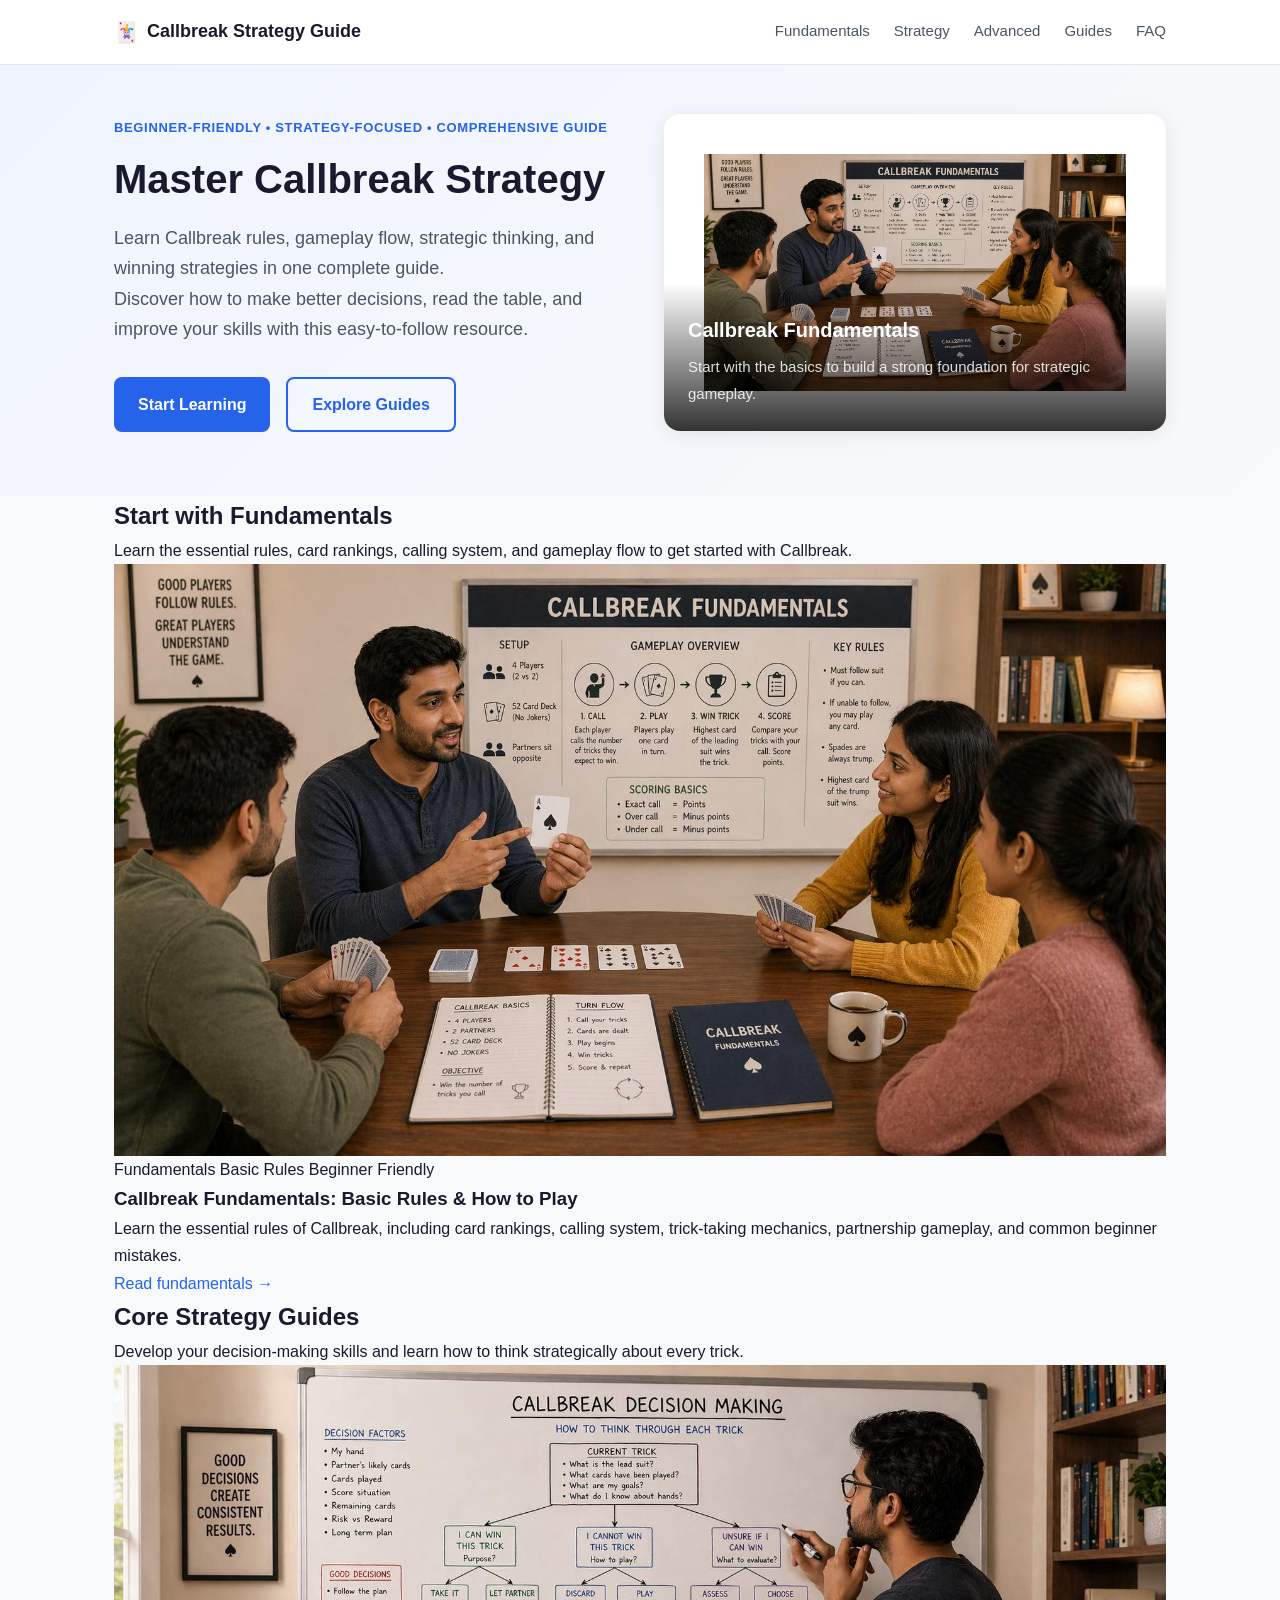
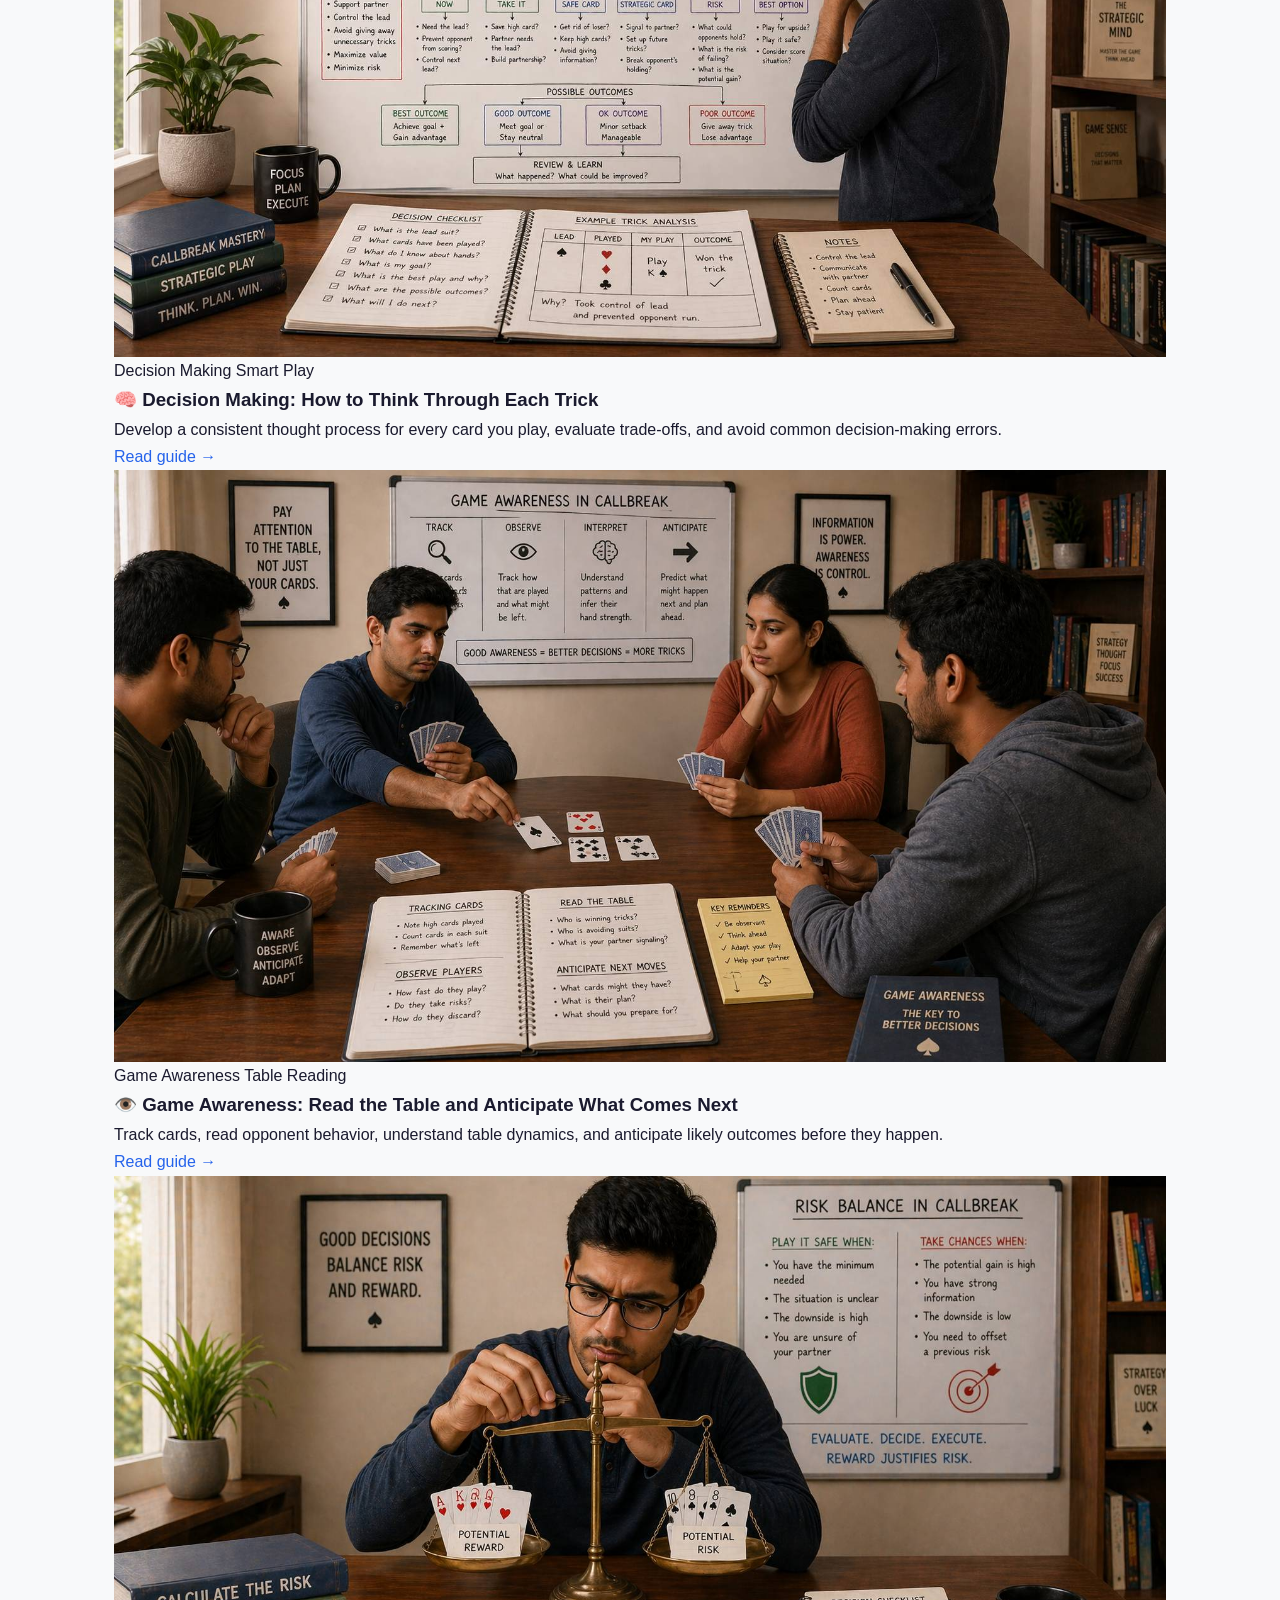
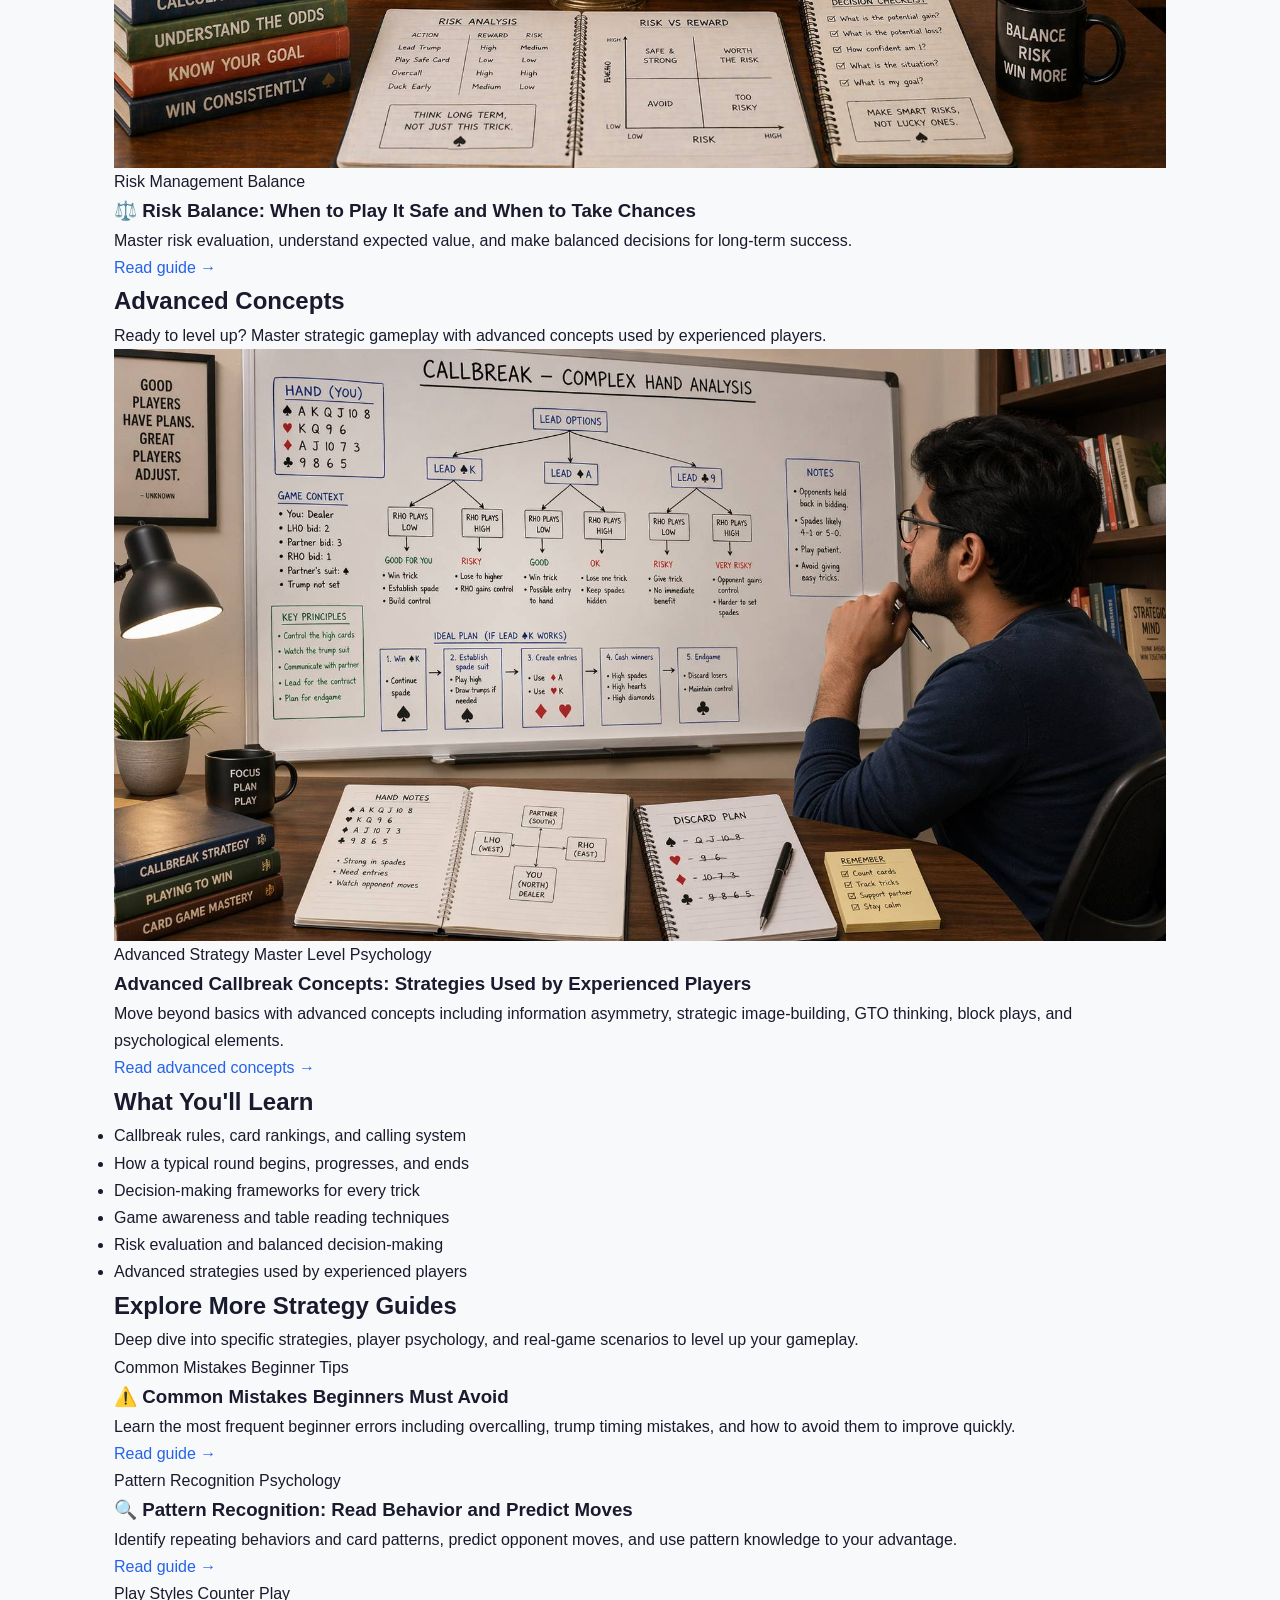
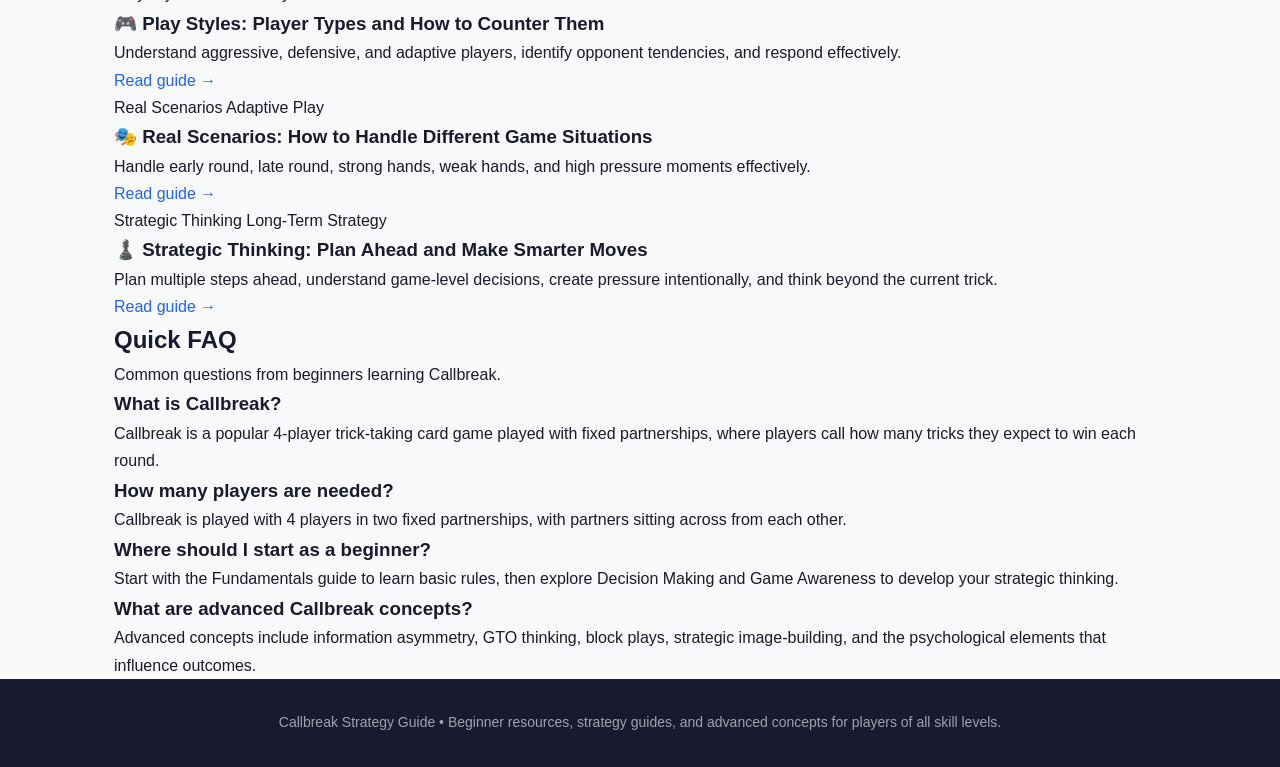
==== index.html @ 35162a04 "feat: 添加Callbreak策略指南网页和CSS样式 新增多个Callbreak策略指南HTML页面，包括游戏意识、风险平衡、战略思维等内容，并添加对应的CSS样式文件。页面包含导航栏、文章内容" ====
<!DOCTYPE html>
<html lang="en">
<head>
  <meta charset="UTF-8" />
  <meta name="viewport" content="width=device-width, initial-scale=1.0" />
  <title>Callbreak Strategy Guide | Rules, Tips & Advanced Concepts</title>
  <meta name="description" content="Learn Callbreak rules, strategy, decision-making, and advanced concepts in this comprehensive guide for players of all skill levels." />
  <meta name="keywords" content="Callbreak guide, Callbreak rules, how to play Callbreak, Callbreak strategy, Callbreak tips, Callbreak beginner guide" />
  <link rel="stylesheet" href="./assets/css/index.css" />
</head>
<body>
  <header class="nav">
    <div class="container nav-inner">
      <a href="#top" class="brand">
        <span class="brand-badge">🃏</span>
        <span>Callbreak Strategy Guide</span>
      </a>
      <nav class="nav-links">
        <a href="#fundamentals">Fundamentals</a>
        <a href="#strategy">Strategy</a>
        <a href="#advanced">Advanced</a>
        <a href="#guides">Guides</a>
        <a href="#faq">FAQ</a>
      </nav>
    </div>
  </header>

  <main id="top">
    <section class="hero">
      <div class="container hero-grid">
        <div>
          <span class="eyebrow">Beginner-Friendly • Strategy-Focused • Comprehensive Guide</span>
          <h1>Master Callbreak Strategy</h1>
          <p>
            Learn Callbreak rules, gameplay flow, strategic thinking, and winning strategies in one complete guide. <br/>
            Discover how to make better decisions, read the table, and improve your skills with this easy-to-follow resource.<br/>
          </p>
          <div class="hero-actions">
            <a class="cta-btn" href="#fundamentals">Start Learning</a>
            <a class="ghost-btn" href="#guides">Explore Guides</a>
          </div>
        </div>

        <div class="hero-card">
          <img src="./assets/images/fundamentals.jpg" alt="Callbreak fundamentals guide showing two teams of partners learning card game rules and trick-taking mechanics" />
          <div class="hero-card-overlay">
            <strong style="display:block; font-size: 20px; margin-top: 6px;margin-bottom: 6px;">Callbreak Fundamentals</strong>
            <span class="muted">Start with the basics to build a strong foundation for strategic gameplay.</span>
          </div>
        </div>
      </div>
    </section>

    <section class="section" id="fundamentals">
      <div class="container">
        <div class="section-title">
          <div>
            <h2>Start with Fundamentals</h2>
            <p>Learn the essential rules, card rankings, calling system, and gameplay flow to get started with Callbreak.</p>
          </div>
        </div>

        <article class="article-card">
          <div class="article-thumb">
            <img src="./assets/images/fundamentals.jpg" alt="Callbreak fundamentals guide showing basic rules, card rankings and calling system" />
          </div>
          <div>
            <div class="article-meta">
              <span class="chip">Fundamentals</span>
              <span class="chip">Basic Rules</span>
              <span class="chip">Beginner Friendly</span>
            </div>
            <h3>Callbreak Fundamentals: Basic Rules &amp; How to Play</h3>
            <p class="muted">
              Learn the essential rules of Callbreak, including card rankings, calling system, trick-taking mechanics, partnership gameplay, and common beginner mistakes.
            </p>
            <a class="article-link" href="./fundamentals.html">Read fundamentals →</a>
          </div>
        </article>
      </div>
    </section>

    <section class="section" id="strategy">
      <div class="container">
        <div class="section-title">
          <div>
            <h2>Core Strategy Guides</h2>
            <p>Develop your decision-making skills and learn how to think strategically about every trick.</p>
          </div>
        </div>

        <article class="article-card">
          <div class="article-thumb">
            <img src="./assets/images/decision-making.jpg" alt="Callbreak decision making process with decision framework and logical card play analysis" />
          </div>
          <div>
            <div class="article-meta">
              <span class="chip">Decision Making</span>
              <span class="chip">Smart Play</span>
            </div>
            <h3>🧠 Decision Making: How to Think Through Each Trick</h3>
            <p class="muted">Develop a consistent thought process for every card you play, evaluate trade-offs, and avoid common decision-making errors.</p>
            <a class="article-link" href="./decision-making.html">Read guide →</a>
          </div>
        </article>

        <article class="article-card">
          <div class="article-thumb">
            <img src="./assets/images/game-awareness.jpg" alt="Callbreak game awareness and table reading with observant players tracking cards" />
          </div>
          <div>
            <div class="article-meta">
              <span class="chip">Game Awareness</span>
              <span class="chip">Table Reading</span>
            </div>
            <h3>👁️ Game Awareness: Read the Table and Anticipate What Comes Next</h3>
            <p class="muted">Track cards, read opponent behavior, understand table dynamics, and anticipate likely outcomes before they happen.</p>
            <a class="article-link" href="./game-awareness.html">Read guide →</a>
          </div>
        </article>

        <article class="article-card">
          <div class="article-thumb">
            <img src="./assets/images/risk-balance.jpg" alt="Callbreak risk balance and reward evaluation with player weighing risk vs reward decisions" />
          </div>
          <div>
            <div class="article-meta">
              <span class="chip">Risk Management</span>
              <span class="chip">Balance</span>
            </div>
            <h3>⚖️ Risk Balance: When to Play It Safe and When to Take Chances</h3>
            <p class="muted">Master risk evaluation, understand expected value, and make balanced decisions for long-term success.</p>
            <a class="article-link" href="./risk-balance.html">Read guide →</a>
          </div>
        </article>
      </div>
    </section>

    <section class="section" id="advanced">
      <div class="container">
        <div class="section-title">
          <div>
            <h2>Advanced Concepts</h2>
            <p>Ready to level up? Master strategic gameplay with advanced concepts used by experienced players.</p>
          </div>
        </div>

        <article class="article-card">
          <div class="article-thumb">
            <img src="./assets/images/advanced-concepts.jpg" alt="Advanced Callbreak strategy concepts with experienced player analyzing complex hand scenarios" />
          </div>
          <div>
            <div class="article-meta">
              <span class="chip">Advanced Strategy</span>
              <span class="chip">Master Level</span>
              <span class="chip">Psychology</span>
            </div>
            <h3>Advanced Callbreak Concepts: Strategies Used by Experienced Players</h3>
            <p class="muted">
              Move beyond basics with advanced concepts including information asymmetry, strategic image-building, GTO thinking, block plays, and psychological elements.
            </p>
            <a class="article-link" href="./advanced-concepts.html">Read advanced concepts →</a>
          </div>
        </article>
      </div>
    </section>

    <section class="section">
      <div class="container highlight">
        <div class="highlight-panel">
          <h2 style="margin-top:0;">What You'll Learn</h2>
          <ul class="highlight-list">
            <li>Callbreak rules, card rankings, and calling system</li>
            <li>How a typical round begins, progresses, and ends</li>
            <li>Decision-making frameworks for every trick</li>
            <li>Game awareness and table reading techniques</li>
            <li>Risk evaluation and balanced decision-making</li>
            <li>Advanced strategies used by experienced players</li>
          </ul>
        </div>
      </div>
    </section>

    <section class="section" id="guides">
      <div class="container">
        <div class="section-title">
          <div>
            <h2>Explore More Strategy Guides</h2>
            <p>Deep dive into specific strategies, player psychology, and real-game scenarios to level up your gameplay.</p>
          </div>
        </div>

        <article class="article-card">
          <div>
            <div class="article-meta">
              <span class="chip">Common Mistakes</span>
              <span class="chip">Beginner Tips</span>
            </div>
            <h3>⚠️ Common Mistakes Beginners Must Avoid</h3>
            <p class="muted">Learn the most frequent beginner errors including overcalling, trump timing mistakes, and how to avoid them to improve quickly.</p>
            <a class="article-link" href="./common-mistakes.html">Read guide →</a>
          </div>
        </article>

        <article class="article-card">
          <div>
            <div class="article-meta">
              <span class="chip">Pattern Recognition</span>
              <span class="chip">Psychology</span>
            </div>
            <h3>🔍 Pattern Recognition: Read Behavior and Predict Moves</h3>
            <p class="muted">Identify repeating behaviors and card patterns, predict opponent moves, and use pattern knowledge to your advantage.</p>
            <a class="article-link" href="./pattern-recognition.html">Read guide →</a>
          </div>
        </article>

        <article class="article-card">
          <div>
            <div class="article-meta">
              <span class="chip">Play Styles</span>
              <span class="chip">Counter Play</span>
            </div>
            <h3>🎮 Play Styles: Player Types and How to Counter Them</h3>
            <p class="muted">Understand aggressive, defensive, and adaptive players, identify opponent tendencies, and respond effectively.</p>
            <a class="article-link" href="./play-styles.html">Read guide →</a>
          </div>
        </article>

        <article class="article-card">
          <div>
            <div class="article-meta">
              <span class="chip">Real Scenarios</span>
              <span class="chip">Adaptive Play</span>
            </div>
            <h3>🎭 Real Scenarios: How to Handle Different Game Situations</h3>
            <p class="muted">Handle early round, late round, strong hands, weak hands, and high pressure moments effectively.</p>
            <a class="article-link" href="./scenarios.html">Read guide →</a>
          </div>
        </article>

        <article class="article-card">
          <div>
            <div class="article-meta">
              <span class="chip">Strategic Thinking</span>
              <span class="chip">Long-Term Strategy</span>
            </div>
            <h3>♟️ Strategic Thinking: Plan Ahead and Make Smarter Moves</h3>
            <p class="muted">Plan multiple steps ahead, understand game-level decisions, create pressure intentionally, and think beyond the current trick.</p>
            <a class="article-link" href="./strategic-thinking.html">Read guide →</a>
          </div>
        </article>
      </div>
    </section>

    <section class="section" id="faq">
      <div class="container">
        <div class="section-title">
          <div>
            <h2>Quick FAQ</h2>
            <p>Common questions from beginners learning Callbreak.</p>
          </div>
        </div>

        <div class="faq-wrap">
          <article class="faq-card">
            <h3>What is Callbreak?</h3>
            <p>Callbreak is a popular 4-player trick-taking card game played with fixed partnerships, where players call how many tricks they expect to win each round.</p>
          </article>
          <article class="faq-card">
            <h3>How many players are needed?</h3>
            <p>Callbreak is played with 4 players in two fixed partnerships, with partners sitting across from each other.</p>
          </article>
          <article class="faq-card">
            <h3>Where should I start as a beginner?</h3>
            <p>Start with the Fundamentals guide to learn basic rules, then explore Decision Making and Game Awareness to develop your strategic thinking.</p>
          </article>
          <article class="faq-card">
            <h3>What are advanced Callbreak concepts?</h3>
            <p>Advanced concepts include information asymmetry, GTO thinking, block plays, strategic image-building, and the psychological elements that influence outcomes.</p>
          </article>
        </div>
      </div>
    </section>
  </main>

  <footer class="footer">
    <div class="container">
      Callbreak Strategy Guide • Beginner resources, strategy guides, and advanced concepts for players of all skill levels.
    </div>
  </footer>

  <script src="./assets/js/index.js" defer></script>
</body>
</html>
---- assets/css/index.css ----
/* ============================================
   Callbreak Strategy Guide - Stylesheet
   ============================================ */

/* --- Reset & Base --- */
*, *::before, *::after {
  box-sizing: border-box;
  margin: 0;
  padding: 0;
}

html {
  scroll-behavior: smooth;
  font-size: 16px;
}

body {
  font-family: -apple-system, BlinkMacSystemFont, 'Segoe UI', Roboto, Oxygen, Ubuntu, Cantarell, sans-serif;
  line-height: 1.7;
  color: #1a1a2e;
  background: #f8f9fa;
  -webkit-font-smoothing: antialiased;
}

a {
  color: #2563eb;
  text-decoration: none;
  transition: color 0.2s ease;
}

a:hover {
  color: #1d4ed8;
  text-decoration: underline;
}

img {
  max-width: 100%;
  height: auto;
  display: block;
}

/* --- Layout --- */
.container {
  max-width: 1100px;
  margin: 0 auto;
  padding: 0 1.5rem;
}

/* --- Navigation --- */
.nav {
  position: sticky;
  top: 0;
  z-index: 100;
  background: rgba(255, 255, 255, 0.95);
  backdrop-filter: blur(10px);
  border-bottom: 1px solid #e5e7eb;
  padding: 0.75rem 0;
}

.nav-inner {
  display: flex;
  align-items: center;
  justify-content: space-between;
}

.brand {
  display: flex;
  align-items: center;
  gap: 0.5rem;
  font-weight: 700;
  font-size: 1.125rem;
  color: #1a1a2e;
  text-decoration: none;
}

.brand:hover {
  color: #2563eb;
  text-decoration: none;
}

.brand-badge {
  font-size: 1.25rem;
}

.nav-links {
  display: flex;
  align-items: center;
  gap: 1.5rem;
}

.nav-links a {
  color: #4b5563;
  font-weight: 500;
  font-size: 0.9375rem;
  padding: 0.375rem 0;
  border-bottom: 2px solid transparent;
  transition: all 0.2s ease;
  text-decoration: none;
}

.nav-links a:hover {
  color: #2563eb;
  border-bottom-color: #2563eb;
  text-decoration: none;
}

/* --- Topbar (Article Pages) --- */
.topbar {
  background: #ffffff;
  border-bottom: 1px solid #e5e7eb;
  padding: 1rem 0;
}

.topbar .container {
  display: flex;
  align-items: center;
  justify-content: space-between;
}

.topbar .brand {
  font-size: 1rem;
  color: #1a1a2e;
}

/* --- Hero Section --- */
.hero {
  padding: 3rem 0 4rem;
  background: linear-gradient(135deg, #f0f4ff 0%, #f8f9fa 100%);
}

.hero-grid {
  display: grid;
  grid-template-columns: 1fr 1fr;
  gap: 3rem;
  align-items: center;
}

.eyebrow {
  display: inline-block;
  font-size: 0.8125rem;
  font-weight: 600;
  color: #2563eb;
  text-transform: uppercase;
  letter-spacing: 0.05em;
  margin-bottom: 1rem;
}

.hero h1 {
  font-size: 2.5rem;
  font-weight: 800;
  line-height: 1.2;
  color: #1a1a2e;
  margin-bottom: 1.25rem;
}

.hero p {
  font-size: 1.125rem;
  color: #4b5563;
  margin-bottom: 2rem;
}

.hero-actions {
  display: flex;
  gap: 1rem;
  flex-wrap: wrap;
}

.cta-btn {
  display: inline-flex;
  align-items: center;
  padding: 0.75rem 1.5rem;
  background: #2563eb;
  color: #ffffff;
  font-weight: 600;
  border-radius: 8px;
  transition: all 0.2s ease;
  text-decoration: none;
}

.cta-btn:hover {
  background: #1d4ed8;
  transform: translateY(-1px);
  text-decoration: none;
}

.ghost-btn {
  display: inline-flex;
  align-items: center;
  padding: 0.75rem 1.5rem;
  background: transparent;
  color: #2563eb;
  font-weight: 600;
  border: 2px solid #2563eb;
  border-radius: 8px;
  transition: all 0.2s ease;
  text-decoration: none;
}

.ghost-btn:hover {
  background: #2563eb;
  color: #ffffff;
  text-decoration: none;
}

/* --- Hero Card --- */
.hero-card {
  position: relative;
  border-radius: 16px;
  overflow: hidden;
  box-shadow: 0 20px 40px rgba(0, 0, 0, 0.1);
  background: #ffffff;
}

.hero-card img {
  width: 100%;
  height: 100%;
  object-fit: cover;
}

.hero-card-overlay {
  position: absolute;
  bottom: 0;
  left: 0;
  right: 0;
  padding: 1.5rem;
  background: linear-gradient(transparent, rgba(0, 0, 0, 0.8));
  color: #ffffff;
}

.hero-card-overlay .muted {
  color: rgba(255, 255, 255, 0.85);
  font-size: 0.9375rem;
}

/* --- Article Hero (Sub-pages) --- */
.hero-card {
  padding: 2.5rem;
  background: #ffffff;
  border-radius: 16px;
  box-shadow: 0 4px 20px rgba(0, 0, 0, 0.08);
}

.hero-card .eyebrow {
  margin-bottom: 0.75rem;
}

.hero-card h1 {
  font-size: 2rem;
  font-weight: 700;
  line-height: 1.25;
  color: #1a1a2e;
  margin-bottom: 1rem;
}

.hero-card p {
  font-size: 1rem;
  color: #4b5563;
  margin-bottom: 1.5rem;
}

.back-link {
  display: inline-flex;
  align-items: center;
  color: #2563eb;
  font-weight: 500;
  font-size: 0.9375rem;
}

.back-link:hover {
  color: #1d4ed8;
}

/* --- Main Content --- */
.content {
  padding: 3rem 0 5rem;
}

.article {
  max-width: 800px;
  margin: 0 auto;
  background: #ffffff;
  padding: 2.5rem;
  border-radius: 16px;
  box-shadow: 0 4px 20px rgba(0, 0, 0, 0.06);
}

.article h2 {
  font-size: 1.5rem;
  font-weight: 700;
  color: #1a1a2e;
  margin: 2.5rem 0 1rem;
  padding-top: 1.5rem;
}

.article h2:first-child {
  margin-top: 0;
  padding-top: 0;
}

.article h3 {
  font-size: 1.25rem;
  font-weight: 600;
  color: #374151;
  margin: 1.5rem 0 0.75rem;
}

.article p {
  margin-bottom: 1rem;
  color: #374151;
}

.article ul,
.article ol {
  margin: 0.75rem 0 1.25rem 1.5rem;
  color: #374151;
}

.article li {
  margin-bottom: 0.5rem;
}

.article hr {
  border: none;
  border-top: 1px solid #e5e7eb;
  margin: 2rem 0;
}

/* --- Article Image --- */
.article-image {
  margin: 1.5rem 0;
  border-radius: 12px;
  overflow: hidden;
  box-shadow: 0 4px 12px rgba(0, 0, 0, 0.08);
}

.article-image img {
  width: 100%;
  max-height: 500px;
  object-fit: cover;
}

/* --- Tables --- */
.article table {
  width: 100%;
  border-collapse: collapse;
  margin: 1rem 0 1.5rem;
  font-size: 0.9375rem;
}

.article th,
.article td {
  padding: 0.75rem 1rem;
  text-align: left;
  border-bottom: 1px solid #e5e7eb;
}

.article th {
  background: #f8f9fa;
  font-weight: 600;
  color: #1a1a2e;
}

.article tr:hover {
  background: #f8f9fa;
}

/* --- FAQ Section --- */
.article .faq-item {
  margin-bottom: 1.5rem;
}

.article .faq-item h3 {
  margin-top: 0;
}

/* --- Footer --- */
.footer {
  background: #1a1a2e;
  color: #9ca3af;
  padding: 2rem 0;
  text-align: center;
  font-size: 0.875rem;
}

/* --- Responsive --- */
@media (max-width: 768px) {
  .hero-grid {
    grid-template-columns: 1fr;
    gap: 2rem;
  }

  .hero h1 {
    font-size: 2rem;
  }

  .hero-card h1 {
    font-size: 1.5rem;
  }

  .article {
    padding: 1.5rem;
  }

  .article h2 {
    font-size: 1.25rem;
  }

  .nav-links {
    gap: 1rem;
  }

  .nav-links a {
    font-size: 0.8125rem;
  }

  .hero-actions {
    flex-direction: column;
  }

  .cta-btn,
  .ghost-btn {
    justify-content: center;
  }
}

@media (max-width: 480px) {
  .nav-inner {
    flex-direction: column;
    gap: 0.75rem;
  }

  .hero {
    padding: 2rem 0 3rem;
  }

  .hero h1 {
    font-size: 1.75rem;
  }

  .container {
    padding: 0 1rem;
  }
}
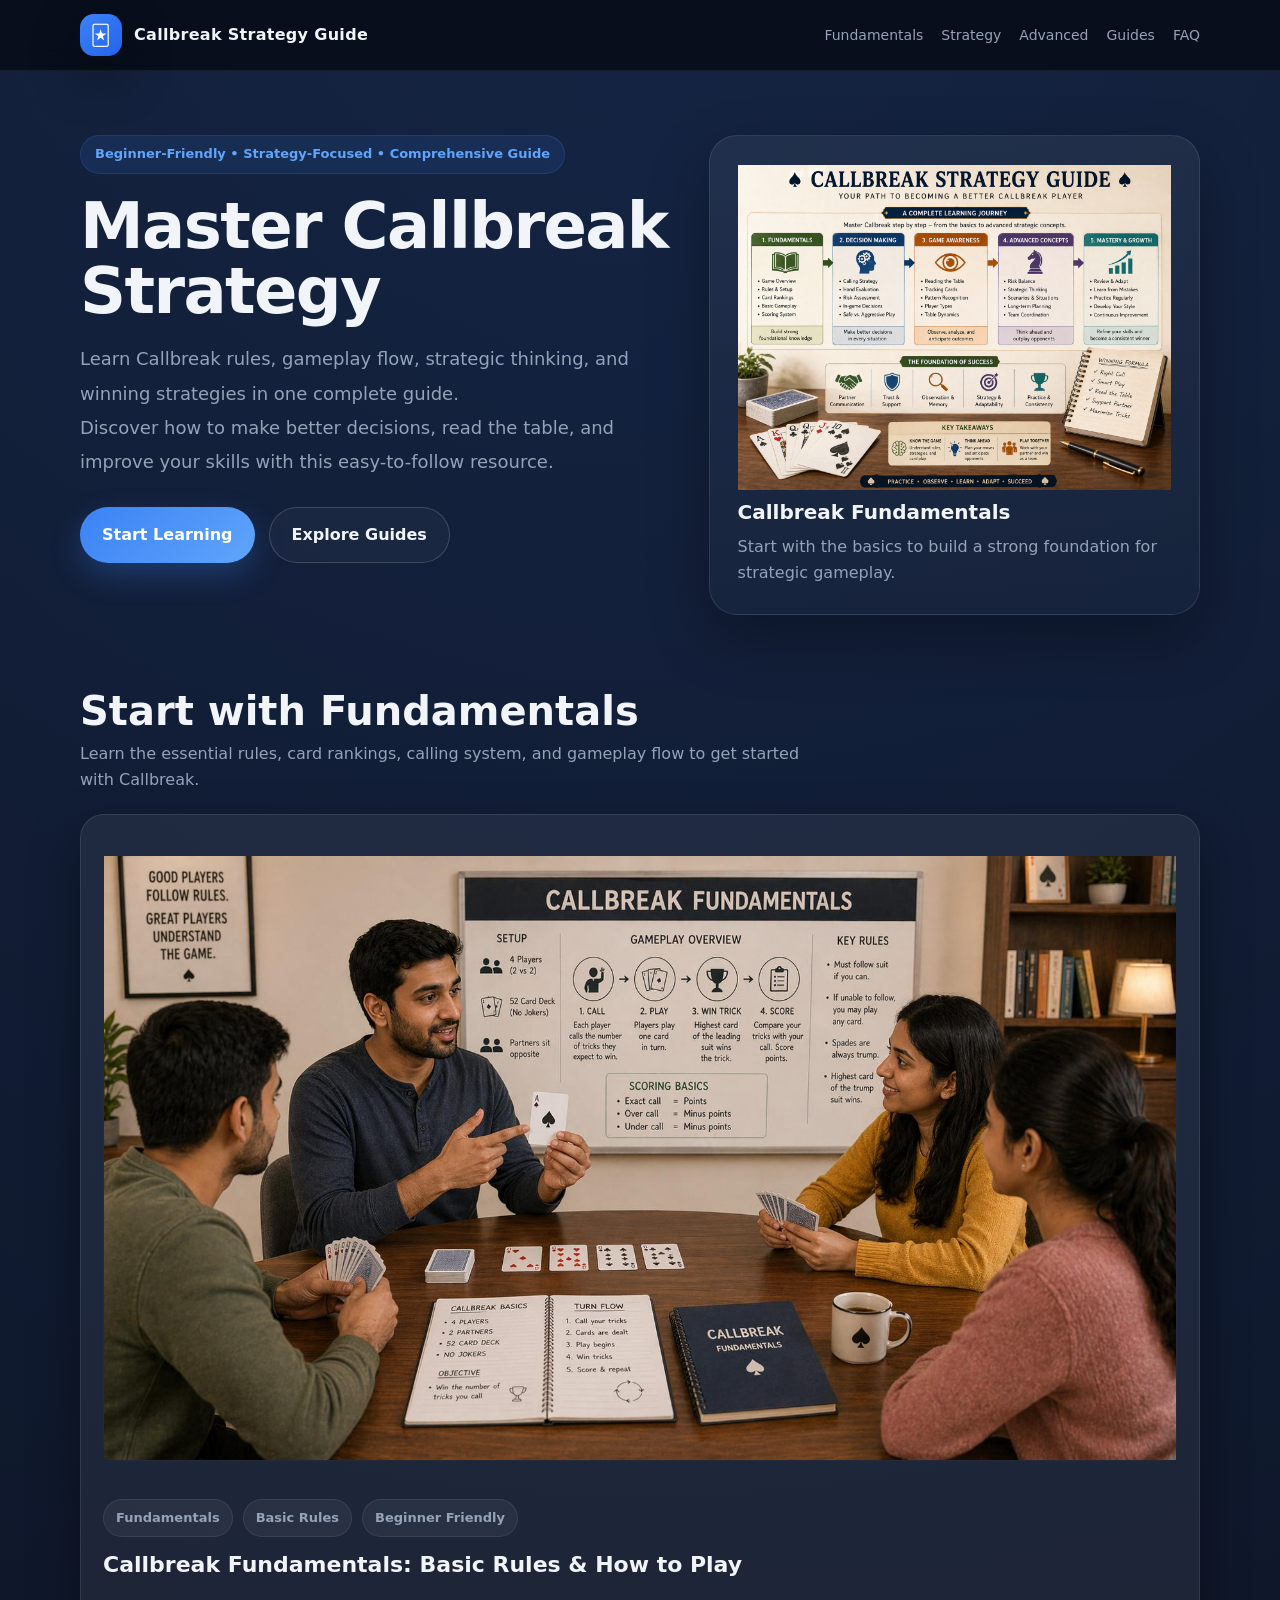
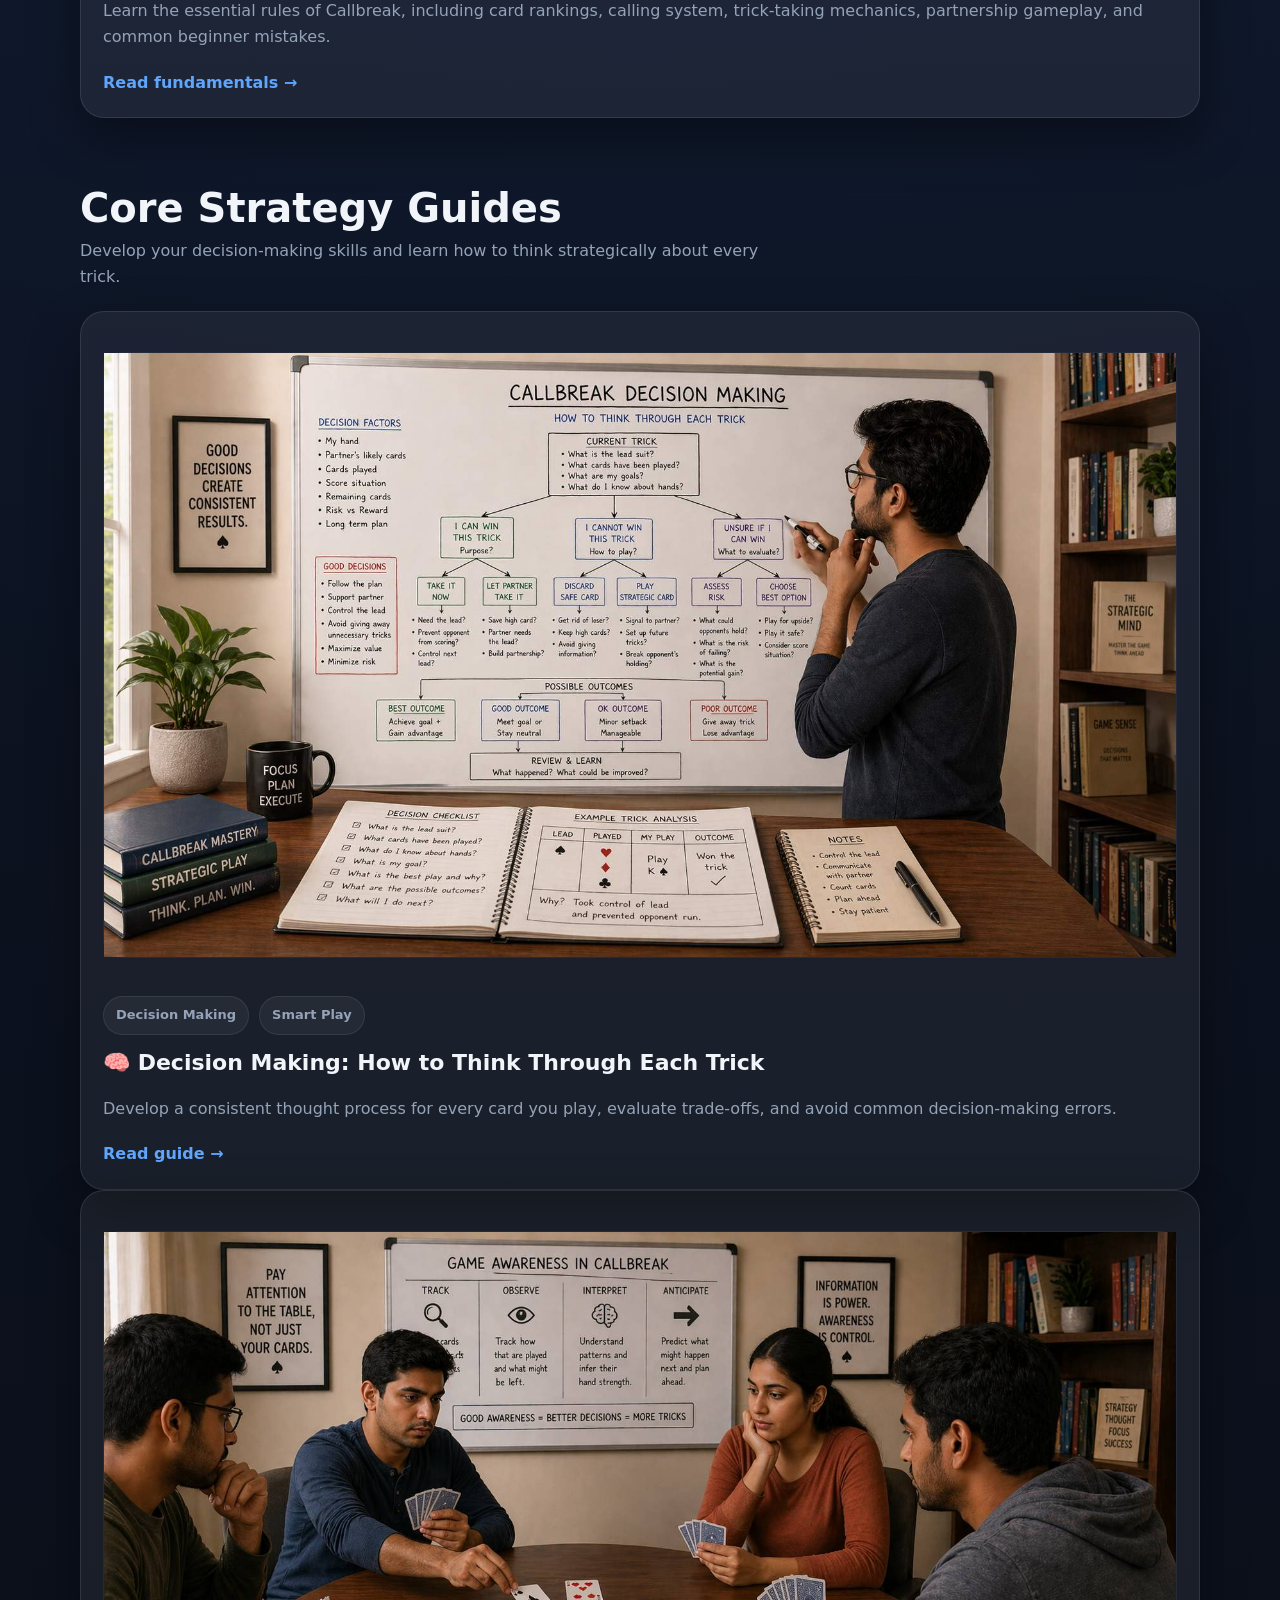
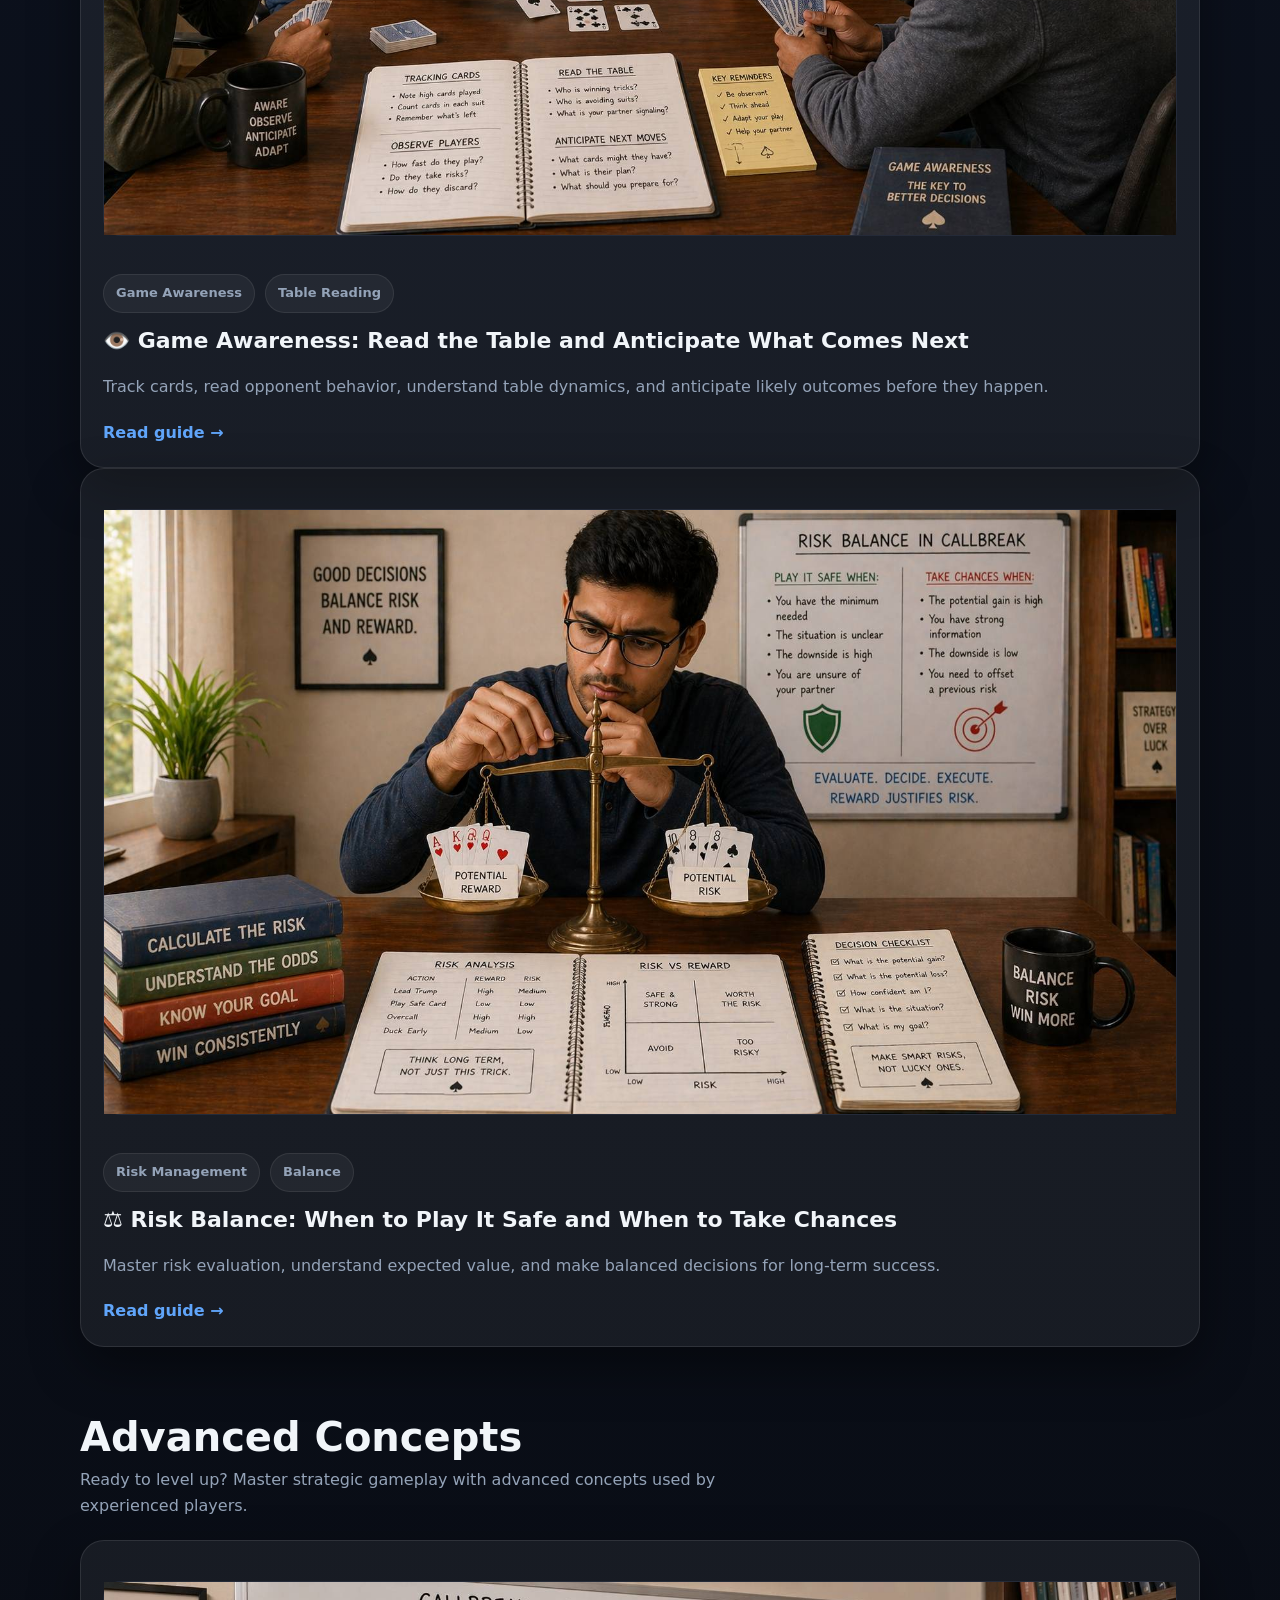
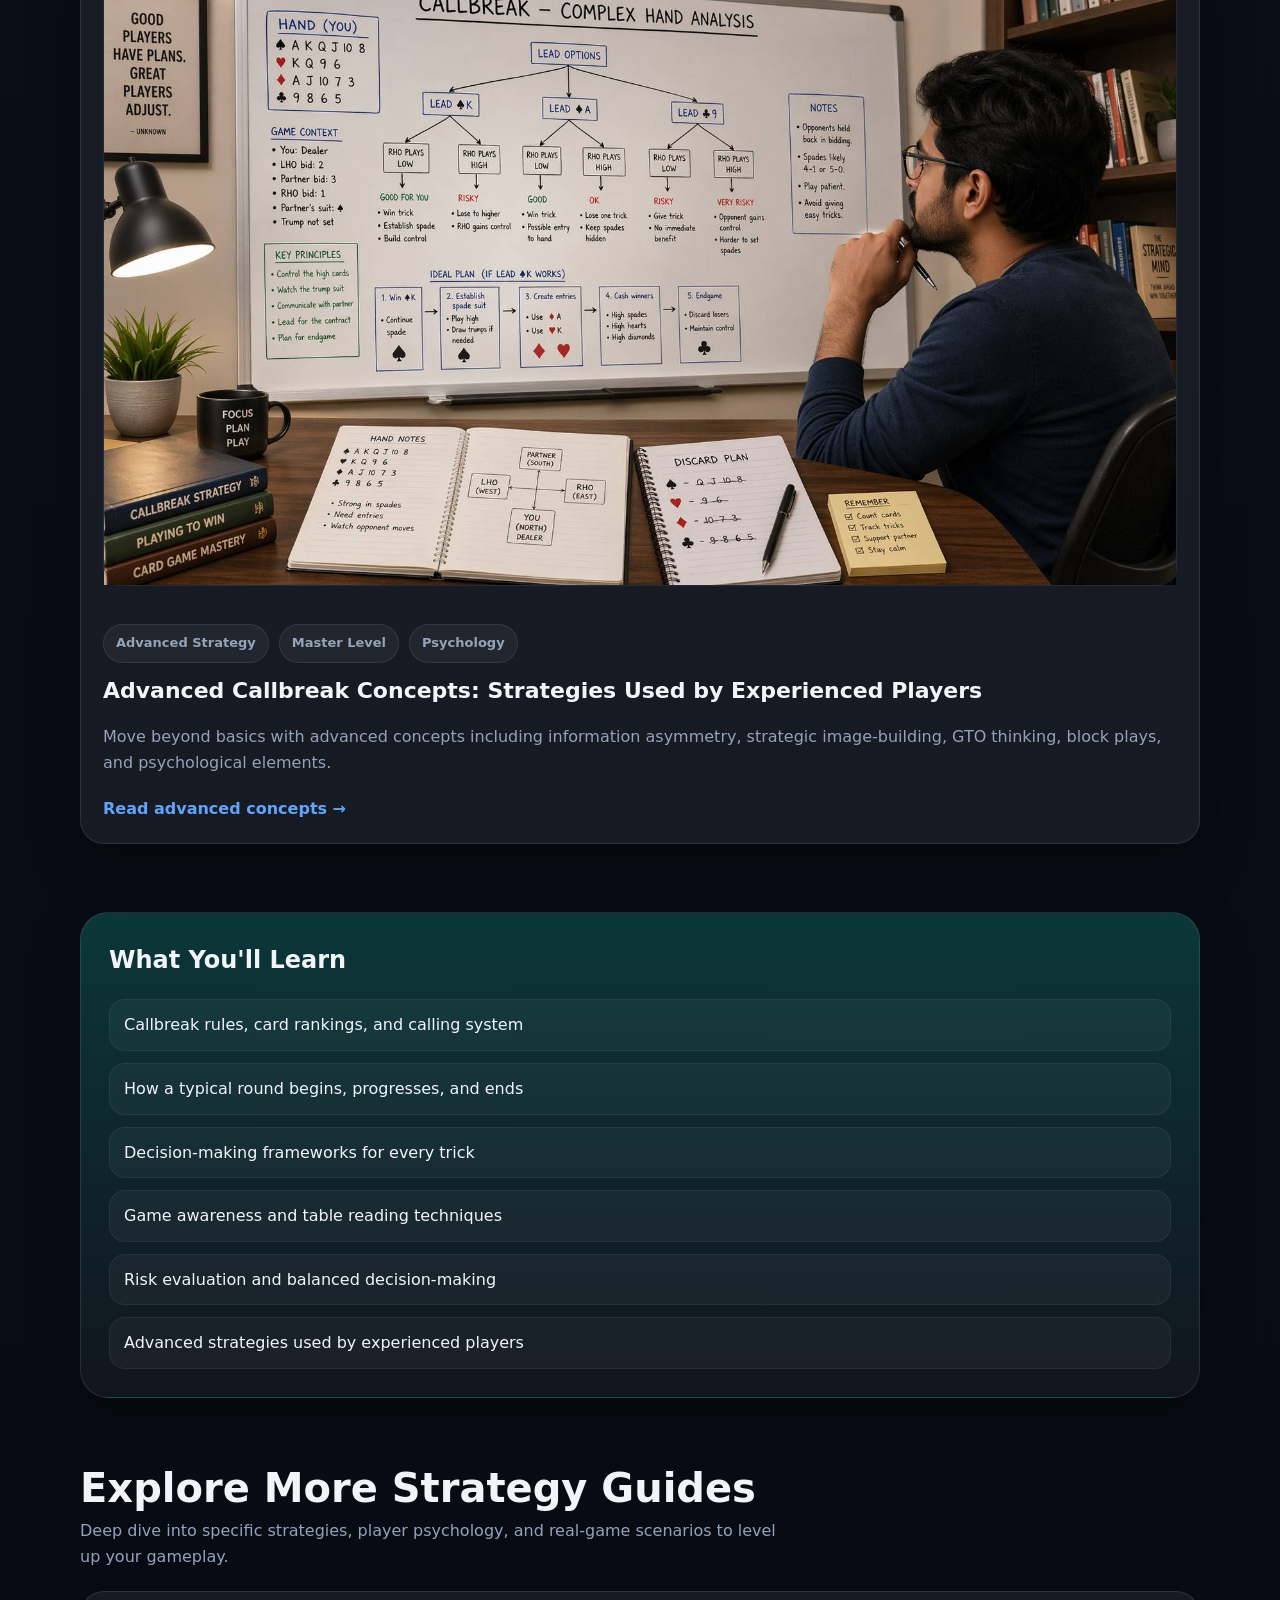
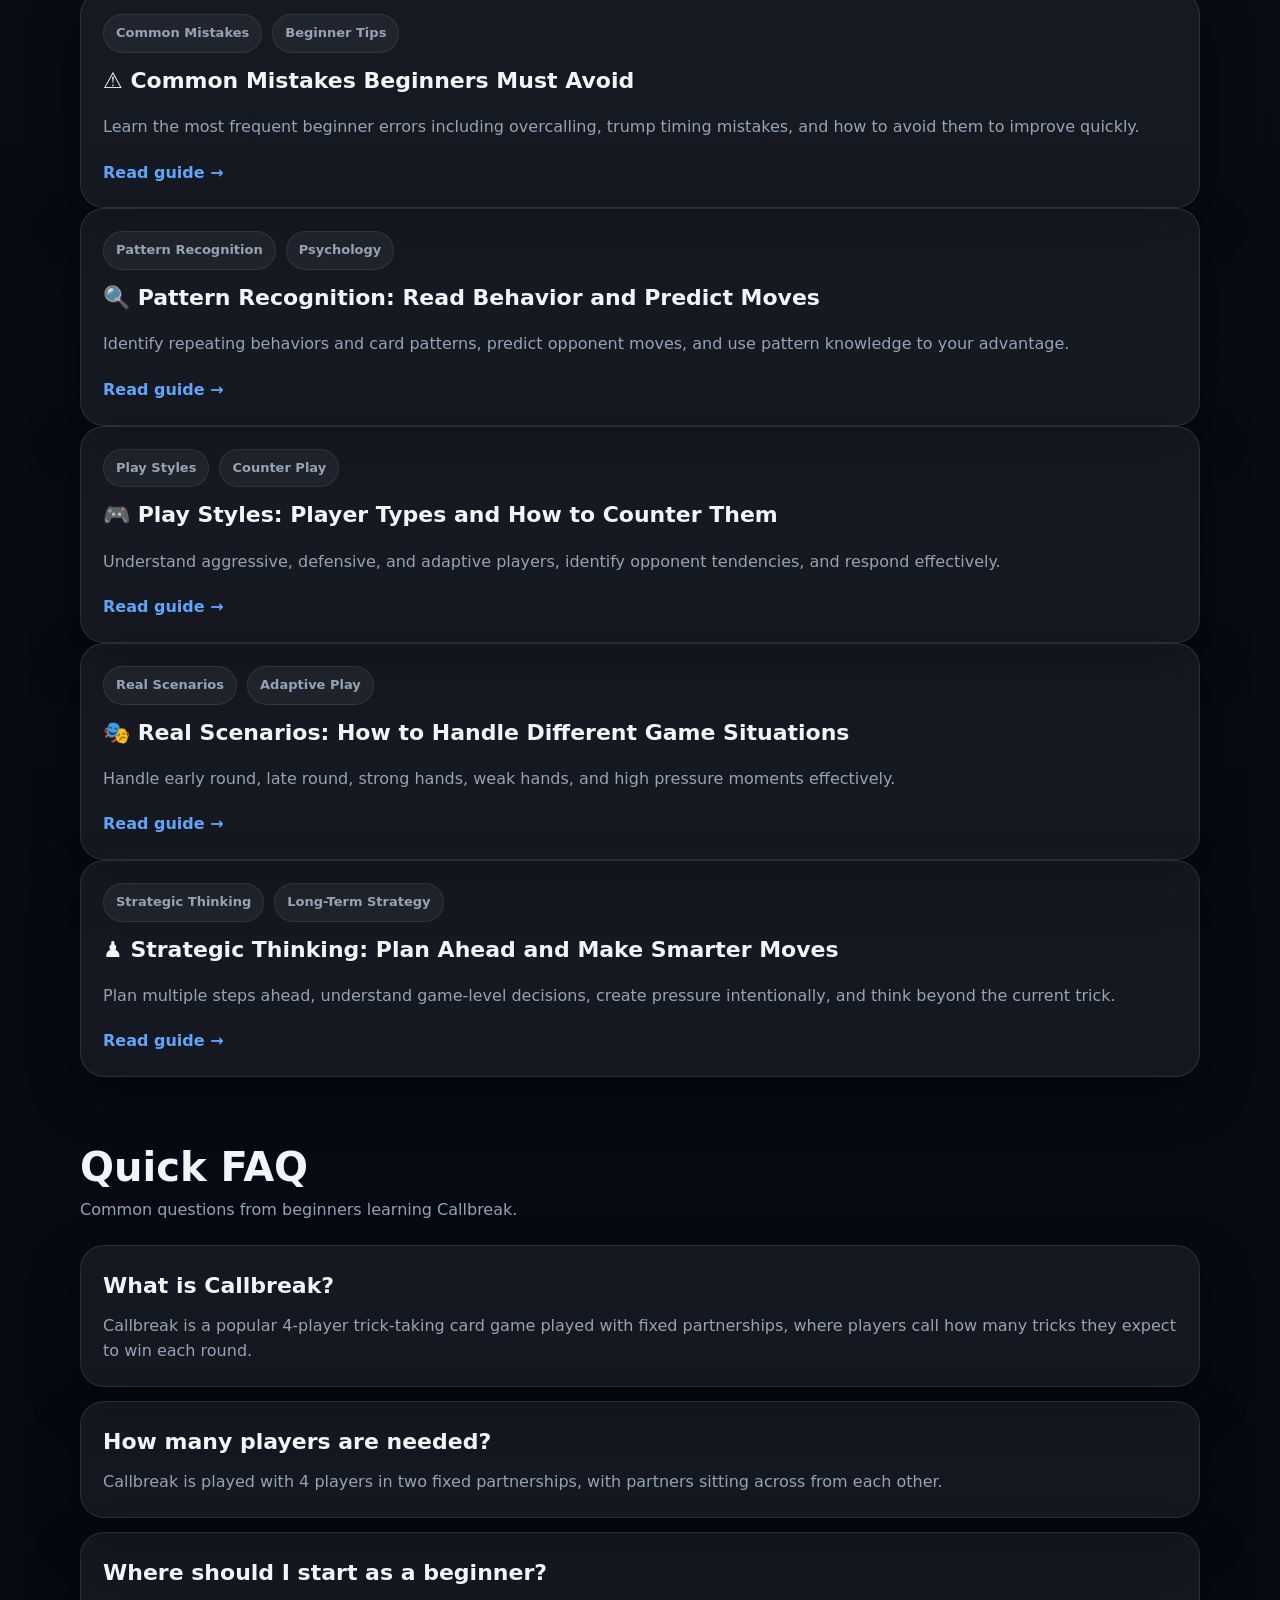
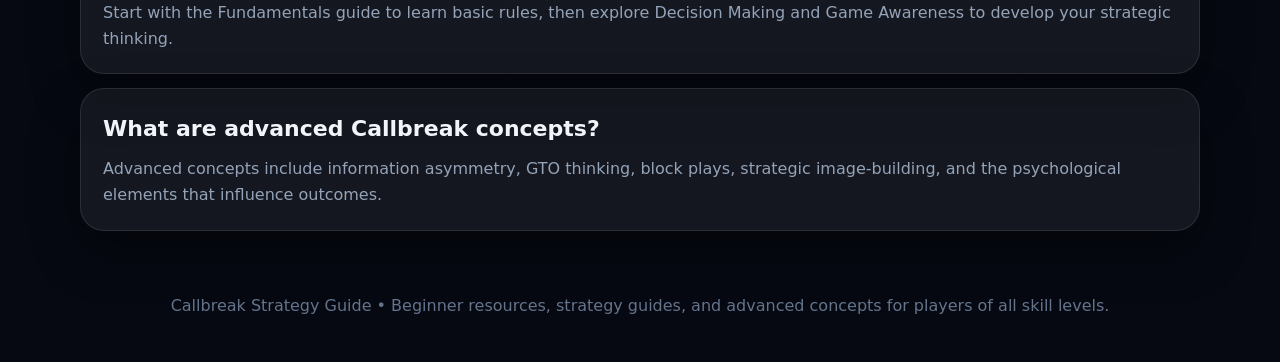
==== commit 6414137e: "docs: 更新首页图片为新的概述图 将首页的fundamentals.jpg替换为新的overview.png，以提供更清晰的游戏概述视觉展示" ====
--- a/index.html
+++ b/index.html
@@ -42,7 +42,7 @@
         </div>
 
         <div class="hero-card">
-          <img src="./assets/images/fundamentals.jpg" alt="Callbreak fundamentals guide showing two teams of partners learning card game rules and trick-taking mechanics" />
+          <img src="./assets/images/overview.png" alt="Callbreak fundamentals guide showing two teams of partners learning card game rules and trick-taking mechanics" />
           <div class="hero-card-overlay">
             <strong style="display:block; font-size: 20px; margin-top: 6px;margin-bottom: 6px;">Callbreak Fundamentals</strong>
             <span class="muted">Start with the basics to build a strong foundation for strategic gameplay.</span>
--- a/assets/css/index.css
+++ b/assets/css/index.css
@@ -1,443 +1,589 @@
 /* ============================================
-   Callbreak Strategy Guide - Stylesheet
-   ============================================ */
-
-/* --- Reset & Base --- */
-*, *::before, *::after {
+   Callbreak Strategy Guide - Main Stylesheet
+   ============================================ */
+
+/* CSS Variables - Global Theme
+   ============================================ */
+:root {
+  /* Colors */
+  --bg: #0a0e17;
+  --bg2: #111827;
+  --bg-gradient: #0d1321;
+  --card: rgba(255, 255, 255, 0.06);
+  --card-border: rgba(255, 255, 255, 0.1);
+  --border: rgba(255, 255, 255, 0.1);
+  --blue: #3b82f6;
+  --blue-deep: #2563eb;
+  --blue-light: #60a5fa;
+  --teal: #14b8a6;
+  --text: #f1f5f9;
+  --text-alt: #e2e8f0;
+  --muted: #94a3b8;
+  --muted-alt: #64748b;
+  --accent: #1e3a5f;
+  --accent-alt: #1e293b;
+  --shadow: 0 20px 50px rgba(0, 0, 0, 0.4);
+  --shadow-lg: 0 24px 60px rgba(0, 0, 0, 0.32);
+}
+
+/* Reset & Base
+   ============================================ */
+* {
   box-sizing: border-box;
-  margin: 0;
-  padding: 0;
 }
 
 html {
   scroll-behavior: smooth;
-  font-size: 16px;
 }
 
 body {
-  font-family: -apple-system, BlinkMacSystemFont, 'Segoe UI', Roboto, Oxygen, Ubuntu, Cantarell, sans-serif;
-  line-height: 1.7;
-  color: #1a1a2e;
-  background: #f8f9fa;
-  -webkit-font-smoothing: antialiased;
+  margin: 0;
+  font-family: Inter, system-ui, -apple-system, BlinkMacSystemFont, "Segoe UI", sans-serif;
+  color: var(--text);
+  background: radial-gradient(circle at top, rgba(59, 130, 246, 0.12), transparent 30%),
+    linear-gradient(180deg, #0f172a 0%, #0a0e17 50%, #060912 100%);
+  line-height: 1.6;
 }
 
 a {
-  color: #2563eb;
+  color: inherit;
+  text-decoration: none;
+}
+
+img {
+  max-width: 100%;
+  display: block;
+}
+
+/* Layout
+   ============================================ */
+.container {
+  width: min(1120px, calc(100% - 32px));
+  margin: 0 auto;
+}
+
+.container-narrow {
+  width: min(920px, calc(100% - 32px));
+  margin: 0 auto;
+}
+
+/* Navigation - Topbar
+   ============================================ */
+.nav,
+.topbar {
+  position: sticky;
+  top: 0;
+  z-index: 20;
+  backdrop-filter: blur(12px);
+  background: rgba(6, 9, 18, 0.78);
+  border-bottom: 1px solid rgba(255, 255, 255, 0.06);
+}
+
+.nav-inner,
+.topbar .container {
+  display: flex;
+  align-items: center;
+  justify-content: space-between;
+  padding: 14px 0;
+  gap: 16px;
+}
+
+.brand {
+  display: flex;
+  align-items: center;
+  gap: 12px;
+  font-weight: 800;
+  letter-spacing: 0.3px;
+}
+
+.brand-badge {
+  width: 42px;
+  height: 42px;
+  border-radius: 14px;
+  display: grid;
+  place-items: center;
+  background: linear-gradient(135deg, var(--blue), var(--blue-deep));
+  color: #ffffff;
+  box-shadow: var(--shadow);
+  font-size: 20px;
+}
+
+.nav-links {
+  display: flex;
+  align-items: center;
+  gap: 18px;
+}
+
+.nav-links a {
+  display: flex;
+  align-items: center;
+  gap: 18px;
+  color: var(--muted);
+  font-size: 14px;
   text-decoration: none;
   transition: color 0.2s ease;
 }
 
-a:hover {
-  color: #1d4ed8;
-  text-decoration: underline;
-}
-
-img {
-  max-width: 100%;
+.nav-links a:hover {
+  color: var(--blue-light);
+}
+
+/* Buttons
+   ============================================ */
+.cta-btn,
+.ghost-btn {
+  display: inline-flex;
+  align-items: center;
+  justify-content: center;
+  gap: 10px;
+  padding: 14px 22px;
+  border-radius: 999px;
+  font-weight: 700;
+  transition: 0.2s ease;
+  cursor: pointer;
+}
+
+.cta-btn {
+  background: linear-gradient(135deg, var(--blue), var(--blue-light));
+  color: #ffffff;
+  box-shadow: 0 12px 30px rgba(59, 130, 246, 0.28);
+}
+
+.cta-btn:hover {
+  transform: translateY(-1px);
+}
+
+.ghost-btn {
+  border: 1px solid rgba(255, 255, 255, 0.16);
+  background: rgba(255, 255, 255, 0.03);
+  color: var(--text);
+}
+
+.ghost-btn:hover {
+  background: rgba(255, 255, 255, 0.06);
+}
+
+.back-link {
+  display: inline-flex;
+  align-items: center;
+  gap: 8px;
+  margin-top: 18px;
+  color: var(--blue-light);
+  text-decoration: none;
+  font-weight: 700;
+  transition: opacity 0.2s ease;
+}
+
+.back-link:hover {
+  opacity: 0.8;
+}
+
+/* Hero Section
+   ============================================ */
+.hero {
+  padding: 64px 0 40px;
+}
+
+.hero-grid {
+  display: grid;
+  grid-template-columns: 1.1fr 0.9fr;
+  gap: 28px;
+  align-items: stretch;
+}
+
+.hero-card {
+  background: linear-gradient(180deg, rgba(255, 255, 255, 0.06), rgba(255, 255, 255, 0.02));
+  border: 1px solid var(--border);
+  border-radius: 28px;
+  padding: 10px 28px;
+  box-shadow: var(--shadow-lg);
+  display: flex;
+  flex-direction: column;
+  justify-content: center;
+  align-items: center;
+  overflow: hidden;
+  position: relative;
+  min-height: 480px;
+}
+
+.hero-card-image-wrapper {
+  flex: 1;
+  display: flex;
+  align-items: center;
+  justify-content: center;
+  width: 100%;
+  overflow: hidden;
+  position: relative;
+}
+
+.hero-card img {
+  width: 100%;
+  max-height: 380px;
   height: auto;
   display: block;
-}
-
-/* --- Layout --- */
-.container {
-  max-width: 1100px;
-  margin: 0 auto;
-  padding: 0 1.5rem;
-}
-
-/* --- Navigation --- */
-.nav {
-  position: sticky;
-  top: 0;
-  z-index: 100;
-  background: rgba(255, 255, 255, 0.95);
-  backdrop-filter: blur(10px);
-  border-bottom: 1px solid #e5e7eb;
-  padding: 0.75rem 0;
-}
-
-.nav-inner {
-  display: flex;
-  align-items: center;
+  object-fit: contain;
+}
+
+.eyebrow {
+  display: inline-flex;
+  align-items: center;
+  padding: 8px 14px;
+  border-radius: 999px;
+  background: rgba(59, 130, 246, 0.12);
+  border: 1px solid rgba(59, 130, 246, 0.18);
+  color: var(--blue-light);
+  font-size: 13px;
+  font-weight: 700;
+  margin-bottom: 20px;
+}
+
+.hero h1 {
+  margin: 0 0 18px;
+  font-size: clamp(38px, 6vw, 64px);
+  line-height: 1.02;
+  letter-spacing: -1.6px;
+}
+
+.hero p {
+  margin: 0 0 28px;
+  color: var(--muted);
+  font-size: 18px;
+  max-width: 640px;
+  line-height: 1.9;
+}
+
+.hero-actions {
+  display: flex;
+  flex-wrap: wrap;
+  gap: 14px;
+  margin-bottom: 0;
+}
+
+/* Sections
+   ============================================ */
+.section {
+  padding: 34px 0;
+}
+
+.section-title {
+  display: flex;
+  align-items: end;
   justify-content: space-between;
-}
-
-.brand {
-  display: flex;
-  align-items: center;
-  gap: 0.5rem;
-  font-weight: 700;
-  font-size: 1.125rem;
-  color: #1a1a2e;
-  text-decoration: none;
-}
-
-.brand:hover {
-  color: #2563eb;
-  text-decoration: none;
-}
-
-.brand-badge {
-  font-size: 1.25rem;
-}
-
-.nav-links {
-  display: flex;
-  align-items: center;
-  gap: 1.5rem;
-}
-
-.nav-links a {
-  color: #4b5563;
-  font-weight: 500;
-  font-size: 0.9375rem;
-  padding: 0.375rem 0;
-  border-bottom: 2px solid transparent;
-  transition: all 0.2s ease;
-  text-decoration: none;
-}
-
-.nav-links a:hover {
-  color: #2563eb;
-  border-bottom-color: #2563eb;
-  text-decoration: none;
-}
-
-/* --- Topbar (Article Pages) --- */
-.topbar {
-  background: #ffffff;
-  border-bottom: 1px solid #e5e7eb;
-  padding: 1rem 0;
-}
-
-.topbar .container {
-  display: flex;
-  align-items: center;
-  justify-content: space-between;
-}
-
-.topbar .brand {
-  font-size: 1rem;
-  color: #1a1a2e;
-}
-
-/* --- Hero Section --- */
-.hero {
-  padding: 3rem 0 4rem;
-  background: linear-gradient(135deg, #f0f4ff 0%, #f8f9fa 100%);
-}
-
-.hero-grid {
-  display: grid;
-  grid-template-columns: 1fr 1fr;
-  gap: 3rem;
-  align-items: center;
-}
-
-.eyebrow {
-  display: inline-block;
-  font-size: 0.8125rem;
-  font-weight: 600;
-  color: #2563eb;
-  text-transform: uppercase;
-  letter-spacing: 0.05em;
-  margin-bottom: 1rem;
-}
-
-.hero h1 {
-  font-size: 2.5rem;
-  font-weight: 800;
+  gap: 18px;
+  margin-bottom: 22px;
+}
+
+.section-title h2 {
+  margin: 0;
+  font-size: clamp(28px, 4vw, 40px);
+  line-height: 1.1;
+}
+
+.section-title p {
+  margin: 8px 0 0;
+  color: var(--muted);
+  max-width: 720px;
+}
+
+/* Content & Articles
+   ============================================ */
+.content {
+  padding: 18px 0 56px;
+}
+
+.article {
+  background: rgba(255, 255, 255, 0.04);
+  border: 1px solid var(--border);
+  border-radius: 28px;
+  padding: 34px;
+  box-shadow: var(--shadow-lg);
+}
+
+.article h1,
+.article h2,
+.article h3 {
   line-height: 1.2;
-  color: #1a1a2e;
-  margin-bottom: 1.25rem;
-}
-
-.hero p {
-  font-size: 1.125rem;
-  color: #4b5563;
-  margin-bottom: 2rem;
-}
-
-.hero-actions {
-  display: flex;
-  gap: 1rem;
-  flex-wrap: wrap;
-}
-
-.cta-btn {
-  display: inline-flex;
-  align-items: center;
-  padding: 0.75rem 1.5rem;
-  background: #2563eb;
-  color: #ffffff;
-  font-weight: 600;
-  border-radius: 8px;
-  transition: all 0.2s ease;
-  text-decoration: none;
-}
-
-.cta-btn:hover {
-  background: #1d4ed8;
-  transform: translateY(-1px);
-  text-decoration: none;
-}
-
-.ghost-btn {
-  display: inline-flex;
-  align-items: center;
-  padding: 0.75rem 1.5rem;
-  background: transparent;
-  color: #2563eb;
-  font-weight: 600;
-  border: 2px solid #2563eb;
-  border-radius: 8px;
-  transition: all 0.2s ease;
-  text-decoration: none;
-}
-
-.ghost-btn:hover {
-  background: #2563eb;
-  color: #ffffff;
-  text-decoration: none;
-}
-
-/* --- Hero Card --- */
-.hero-card {
-  position: relative;
-  border-radius: 16px;
-  overflow: hidden;
-  box-shadow: 0 20px 40px rgba(0, 0, 0, 0.1);
-  background: #ffffff;
-}
-
-.hero-card img {
-  width: 100%;
-  height: 100%;
-  object-fit: cover;
-}
-
-.hero-card-overlay {
-  position: absolute;
-  bottom: 0;
-  left: 0;
-  right: 0;
-  padding: 1.5rem;
-  background: linear-gradient(transparent, rgba(0, 0, 0, 0.8));
-  color: #ffffff;
-}
-
-.hero-card-overlay .muted {
-  color: rgba(255, 255, 255, 0.85);
-  font-size: 0.9375rem;
-}
-
-/* --- Article Hero (Sub-pages) --- */
-.hero-card {
-  padding: 2.5rem;
-  background: #ffffff;
-  border-radius: 16px;
-  box-shadow: 0 4px 20px rgba(0, 0, 0, 0.08);
-}
-
-.hero-card .eyebrow {
-  margin-bottom: 0.75rem;
-}
-
-.hero-card h1 {
-  font-size: 2rem;
-  font-weight: 700;
-  line-height: 1.25;
-  color: #1a1a2e;
-  margin-bottom: 1rem;
-}
-
-.hero-card p {
-  font-size: 1rem;
-  color: #4b5563;
-  margin-bottom: 1.5rem;
-}
-
-.back-link {
-  display: inline-flex;
-  align-items: center;
-  color: #2563eb;
-  font-weight: 500;
-  font-size: 0.9375rem;
-}
-
-.back-link:hover {
-  color: #1d4ed8;
-}
-
-/* --- Main Content --- */
-.content {
-  padding: 3rem 0 5rem;
-}
-
-.article {
-  max-width: 800px;
-  margin: 0 auto;
-  background: #ffffff;
-  padding: 2.5rem;
-  border-radius: 16px;
-  box-shadow: 0 4px 20px rgba(0, 0, 0, 0.06);
+  color: var(--text);
+}
+
+.article h1 {
+  font-size: clamp(30px, 4vw, 46px);
+  margin-top: 0;
+  margin-bottom: 18px;
 }
 
 .article h2 {
-  font-size: 1.5rem;
-  font-weight: 700;
-  color: #1a1a2e;
-  margin: 2.5rem 0 1rem;
-  padding-top: 1.5rem;
-}
-
-.article h2:first-child {
-  margin-top: 0;
-  padding-top: 0;
+  margin-top: 34px;
+  margin-bottom: 12px;
+  font-size: clamp(24px, 3vw, 34px);
 }
 
 .article h3 {
-  font-size: 1.25rem;
-  font-weight: 600;
-  color: #374151;
-  margin: 1.5rem 0 0.75rem;
+  margin-top: 22px;
+  margin-bottom: 8px;
+  font-size: clamp(20px, 2vw, 26px);
+  color: var(--blue-light);
+}
+
+.article p,
+.article li {
+  color: var(--text);
+  font-size: 17px;
 }
 
 .article p {
-  margin-bottom: 1rem;
-  color: #374151;
+  margin: 0 0 14px;
 }
 
 .article ul,
 .article ol {
-  margin: 0.75rem 0 1.25rem 1.5rem;
-  color: #374151;
+  margin: 0 0 14px 0;
+  padding-left: 22px;
 }
 
 .article li {
-  margin-bottom: 0.5rem;
+  margin: 6px 0;
 }
 
 .article hr {
-  border: none;
-  border-top: 1px solid #e5e7eb;
-  margin: 2rem 0;
-}
-
-/* --- Article Image --- */
-.article-image {
-  margin: 1.5rem 0;
-  border-radius: 12px;
-  overflow: hidden;
-  box-shadow: 0 4px 12px rgba(0, 0, 0, 0.08);
-}
-
-.article-image img {
+  border: 0;
+  height: 1px;
+  background: rgba(255, 255, 255, 0.08);
+  margin: 26px 0;
+}
+
+/* Images & Media
+   ============================================ */
+.article-image,
+.article-thumb {
+  margin: 18px 0 20px;
+  border-radius: 22px;
+  overflow: visible;
+  border: 1px solid rgba(255, 255, 255, 0.08);
+  background: #0d1321;
+}
+
+.article-image img,
+.article-thumb img {
+  display: block;
   width: 100%;
-  max-height: 500px;
-  object-fit: cover;
-}
-
-/* --- Tables --- */
-.article table {
+  height: auto;
+  object-fit: contain;
+}
+
+.article-thumb {
+  border-radius: 18px;
+  background: #111827;
+}
+
+.article-thumb img {
   width: 100%;
-  border-collapse: collapse;
-  margin: 1rem 0 1.5rem;
-  font-size: 0.9375rem;
-}
-
-.article th,
-.article td {
-  padding: 0.75rem 1rem;
-  text-align: left;
-  border-bottom: 1px solid #e5e7eb;
-}
-
-.article th {
-  background: #f8f9fa;
+  height: auto;
+  display: block;
+}
+
+/* Cards & Grids
+   ============================================ */
+.grid-2 {
+  display: grid;
+  grid-template-columns: 1fr 1fr;
+  gap: 18px;
+  margin: 14px 0 10px;
+}
+
+.grid-3 {
+  display: grid;
+  grid-template-columns: repeat(3, minmax(0, 1fr));
+  gap: 20px;
+}
+
+.feature-card,
+.article-card,
+.faq-card,
+.info-card {
+  background: var(--card);
+  border: 1px solid var(--card-border);
+  border-radius: 24px;
+  padding: 22px;
+  box-shadow: var(--shadow);
+}
+
+.info-card {
+  background: rgba(255, 255, 255, 0.03);
+  border: 1px solid rgba(255, 255, 255, 0.06);
+  border-radius: 20px;
+  padding: 18px;
+}
+
+.feature-icon {
+  width: 52px;
+  height: 52px;
+  border-radius: 16px;
+  display: grid;
+  place-items: center;
+  margin-bottom: 14px;
+  background: linear-gradient(135deg, rgba(59, 130, 246, 0.18), rgba(20, 184, 166, 0.18));
+  border: 1px solid rgba(59, 130, 246, 0.18);
+  font-size: 22px;
+}
+
+.feature-card h3,
+.article-card h3,
+.faq-card h3,
+.info-card h3 {
+  margin: 0 0 10px;
+  font-size: 22px;
+}
+
+.article-card {
+  display: grid;
+  grid-template-columns: 1fr;
+  gap: 18px;
+}
+
+.article-meta {
+  display: flex;
+  flex-wrap: wrap;
+  gap: 10px;
+  margin-bottom: 10px;
+}
+
+.chip {
+  display: inline-flex;
+  align-items: center;
+  padding: 8px 12px;
+  border-radius: 999px;
+  background: rgba(255, 255, 255, 0.05);
+  border: 1px solid rgba(255, 255, 255, 0.08);
+  color: var(--muted);
+  font-size: 13px;
   font-weight: 600;
-  color: #1a1a2e;
-}
-
-.article tr:hover {
-  background: #f8f9fa;
-}
-
-/* --- FAQ Section --- */
-.article .faq-item {
-  margin-bottom: 1.5rem;
-}
-
-.article .faq-item h3 {
-  margin-top: 0;
-}
-
-/* --- Footer --- */
+}
+
+.article-link {
+  display: inline-flex;
+  align-items: center;
+  gap: 10px;
+  font-weight: 700;
+  color: var(--blue-light);
+  margin-top: 4px;
+  transition: opacity 0.2s ease;
+}
+
+.article-link:hover {
+  opacity: 0.8;
+}
+
+/* Highlight & FAQ
+   ============================================ */
+.highlight {
+  display: flex;
+  flex-direction: column;
+  gap: 20px;
+}
+
+.highlight-panel {
+  background: linear-gradient(180deg, rgba(20, 184, 166, 0.25), rgba(255, 255, 255, 0.04));
+  border: 1px solid var(--card-border);
+  border-radius: 28px;
+  padding: 28px;
+  box-shadow: var(--shadow);
+}
+
+.highlight-list {
+  margin: 18px 0 0;
+  padding: 0;
+  list-style: none;
+  display: grid;
+  gap: 12px;
+}
+
+.highlight-list li {
+  padding: 12px 14px;
+  border-radius: 16px;
+  background: rgba(255, 255, 255, 0.04);
+  border: 1px solid rgba(255, 255, 255, 0.06);
+}
+
+.faq-wrap {
+  display: grid;
+  gap: 14px;
+}
+
+.faq-card p {
+  margin: 0;
+  color: var(--muted);
+}
+
+/* Footer
+   ============================================ */
 .footer {
-  background: #1a1a2e;
-  color: #9ca3af;
-  padding: 2rem 0;
+  padding: 28px 0 44px;
+  color: #64748b;
   text-align: center;
-  font-size: 0.875rem;
-}
-
-/* --- Responsive --- */
-@media (max-width: 768px) {
-  .hero-grid {
+}
+
+/* Utility Classes
+   ============================================ */
+.muted {
+  color: var(--muted);
+}
+
+/* Responsive Design
+   ============================================ */
+@media (max-width: 920px) {
+
+  .hero-grid,
+  .highlight,
+  .grid-3 {
     grid-template-columns: 1fr;
-    gap: 2rem;
-  }
-
-  .hero h1 {
-    font-size: 2rem;
-  }
-
-  .hero-card h1 {
-    font-size: 1.5rem;
-  }
-
-  .article {
-    padding: 1.5rem;
-  }
-
-  .article h2 {
-    font-size: 1.25rem;
+  }
+
+  .nav-inner,
+  .topbar .container {
+    flex-wrap: wrap;
   }
 
   .nav-links {
-    gap: 1rem;
-  }
-
-  .nav-links a {
-    font-size: 0.8125rem;
-  }
-
-  .hero-actions {
-    flex-direction: column;
-  }
-
-  .cta-btn,
-  .ghost-btn {
+    width: 100%;
     justify-content: center;
   }
 }
 
-@media (max-width: 480px) {
+@media (max-width: 720px) {
+
+  .article,
+  .hero-card {
+    padding: 22px;
+  }
+
+  .topbar .container,
   .nav-inner {
     flex-direction: column;
-    gap: 0.75rem;
+    align-items: flex-start;
+  }
+
+  .nav-links {
+    margin-top: 10px;
+  }
+
+  .nav-links a {
+    margin-right: 14px;
+  }
+
+  .grid-2 {
+    grid-template-columns: 1fr;
   }
 
   .hero {
-    padding: 2rem 0 3rem;
+    padding: 42px 0 30px;
   }
 
   .hero h1 {
-    font-size: 1.75rem;
-  }
-
-  .container {
-    padding: 0 1rem;
-  }
-}
+    font-size: clamp(32px, 5vw, 48px);
+  }
+
+  .hero p {
+    font-size: 16px;
+  }
+}
